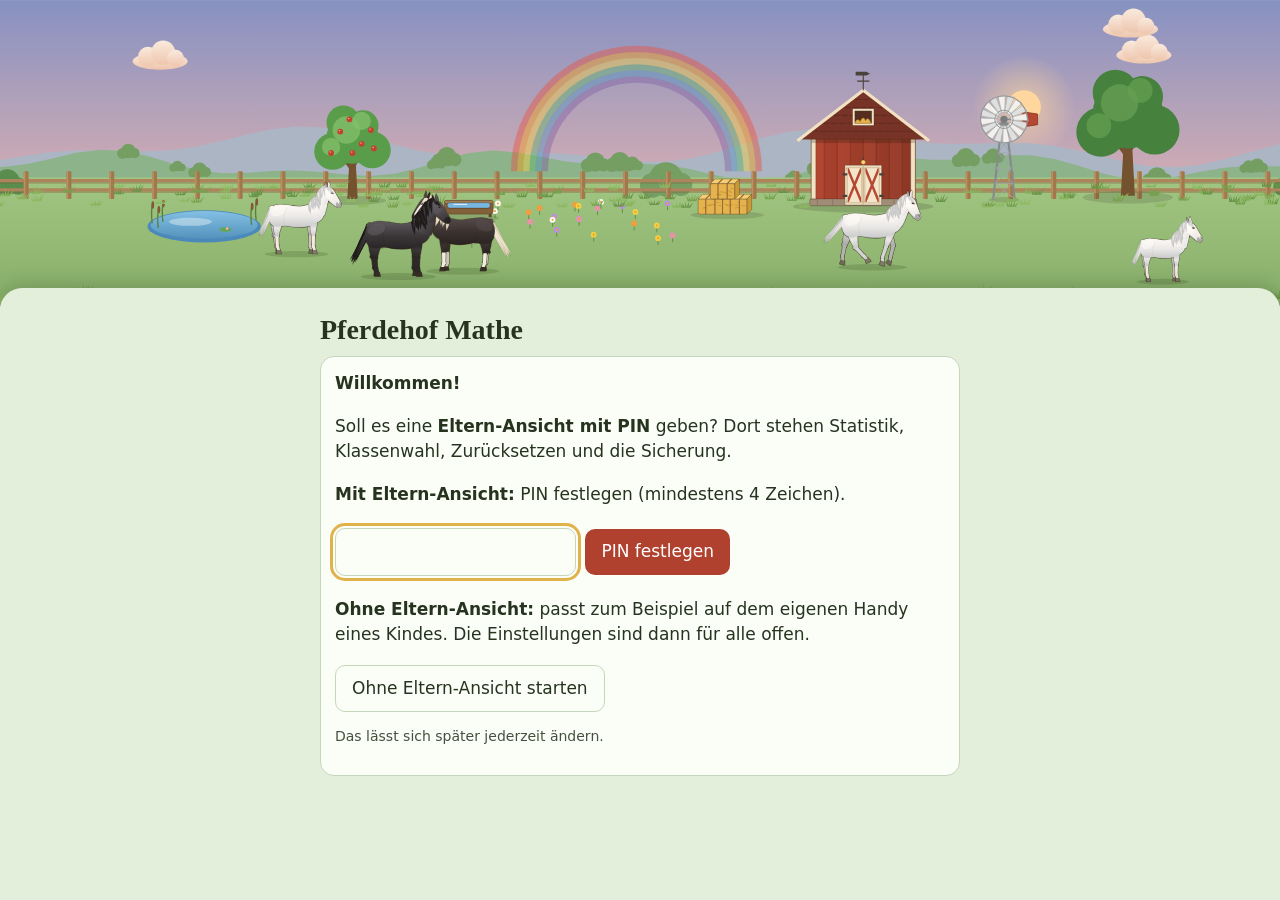
==== index.html @ 57437944 "Eigene Figur und neuer Froschsound - Neue Datei figur.js: Figur im Bilderbuch-Stil (Mädchen oder Jun" ====
<!DOCTYPE html>
<html lang="de">
<head>
<meta charset="utf-8">
<meta name="viewport" content="width=device-width, initial-scale=1">
<title>Pferdehof Mathe</title>
<meta name="theme-color" content="#4f8a4a">
<meta name="apple-mobile-web-app-capable" content="yes">
<meta name="apple-mobile-web-app-title" content="Pferdehof">
<link rel="manifest" href="manifest.webmanifest">
<link rel="icon" type="image/png" href="icon-192.png">
<link rel="apple-touch-icon" href="apple-touch-icon.png">
<link rel="stylesheet" href="style.css">
</head>
<body>
<svg id="hof" class="hof" aria-hidden="true"></svg>
<div id="fly" hidden><button onclick="flyOff()">Landen</button><span>Wische zum Umschauen, tippe auf ein Pferd.</span></div>
<main id="app"></main>
<script src="aufgaben.js"></script>
<script src="pferd.js"></script>
<script src="hof.js"></script>
<script src="figur.js"></script>
<script src="app.js"></script>
<script>
// Offline-Nutzung: nur wenn die App über http(s) geladen wird (nicht per Doppelklick auf die Datei)
if('serviceWorker' in navigator&&/^https?:$/.test(location.protocol))navigator.serviceWorker.register('sw.js').catch(()=>{});
</script>
</body>
</html>
---- style.css ----
:root{--bg:#e3eedb;--ink:#26331f;--bar:#b0412f;--hay:#e2b24a;--gr:#4f8a4a;--card:#fbfdf7;--line:#c5d6ba;--sky:#cfe5ef;--h1:#8fbf7c;--h2:#a9cf98}
@media(prefers-color-scheme:dark){:root{--bg:#1a281b;--ink:#e8f0e2;--card:#25392a;--line:#3f5a40;--sky:#223a4c;--h1:#2f5a3a;--h2:#3a6b45}}
*{box-sizing:border-box}
body{margin:0;background:var(--bg);color:var(--ink);font:17px/1.5 "Trebuchet MS","Segoe UI",system-ui,sans-serif}
/* Weide als Hintergrund: Szene oben fest, Inhalt schiebt sich wie ein Blatt darüber */
main{position:relative;z-index:1;margin:0;margin-top:calc(var(--wh,0px) - 18px);padding:18px 16px 48px;min-height:calc(100vh - var(--wh,0px) + 18px);background:var(--bg);border-radius:22px 22px 0 0;box-shadow:0 -6px 18px #0002}
.in{max-width:640px;margin:0 auto}
body.nohof main{margin-top:0;min-height:100vh;border-radius:0;box-shadow:none}
.hof{position:fixed;left:0;top:0;width:100%;height:var(--wh,0px);z-index:0;display:none;touch-action:pan-y;background:#cfe5ef}
body.fly{overflow:hidden}
body.fly .hof{height:100%;z-index:60;touch-action:none;cursor:grab}
body.fly main{display:none}
#fly{position:fixed;left:10px;top:10px;z-index:70;display:flex;gap:10px;align-items:center;flex-wrap:wrap;max-width:calc(100% - 20px)}
#fly[hidden]{display:none}
#fly span{color:#fff;font-size:14px;text-shadow:0 1px 3px #000a}
#fly button{background:#fffd;color:#26331f;border:0}
/* Countdown vor der Hof-Sperre: unten in der Mitte, auch über dem Rundflug */
#sperre{position:fixed;left:50%;bottom:18px;transform:translateX(-50%);z-index:80;background:#fffbe9;color:#26331f;border:2px solid #e2b24a;border-radius:16px;padding:8px 16px;font-size:17px;box-shadow:0 4px 14px #0003;white-space:nowrap}
#sperre b{display:inline-block;min-width:1.4em;text-align:center;font-size:22px;color:#b0412f}
#sperre[hidden]{display:none}
h1{font:700 28px "Palatino Linotype",Palatino,Georgia,serif;margin:8px 0}h2{font:700 20px "Palatino Linotype",Palatino,Georgia,serif;margin:20px 0 8px}
.card{background:var(--card);border:1px solid var(--line);border-radius:14px;padding:14px;margin:10px 0}
button,select,input{font:inherit;color:inherit}
button{background:var(--bar);color:#fff;border:0;border-radius:10px;padding:10px 16px;cursor:pointer}
button.alt{background:transparent;color:var(--ink);border:1px solid var(--line)}
button.go{background:var(--hay);color:#26331f;font-weight:700}
button.big{width:100%;text-align:left;margin:6px 0;display:flex;justify-content:space-between;align-items:center;background:var(--card);color:var(--ink);border:1px solid var(--line)}
button:focus-visible,input:focus-visible,select:focus-visible{outline:3px solid var(--hay);outline-offset:2px}
input,select{background:var(--card);border:1px solid var(--line);border-radius:10px;padding:10px;margin:4px 4px 4px 0}
.row{display:flex;gap:8px;flex-wrap:wrap;align-items:center}.sp{justify-content:space-between}
.dots i{display:inline-block;width:10px;height:10px;border-radius:50%;background:var(--line);margin-left:3px}.dots i.on{background:var(--gr)}
.bar{height:10px;background:var(--line);border-radius:5px;overflow:hidden}.bar b{display:block;height:100%;background:var(--hay)}
.scene{width:100%;border-radius:14px;display:block}.q{font-size:22px;white-space:pre-line;margin:12px 0}
#ans{font-size:24px;width:100%;max-width:240px}
.ok{color:var(--gr)}.no{color:var(--bar)}.small{font-size:14px;opacity:.85}
.badge{display:inline-block;background:var(--hay);color:#26331f;border-radius:14px;padding:2px 12px;margin:3px;font-size:14px}
.badge.off{background:var(--line);color:var(--ink);opacity:.6}
.grid{display:grid;grid-template-columns:repeat(auto-fill,minmax(110px,1fr));gap:8px}
.pick{background:var(--card);color:var(--ink);border:2px solid var(--line);border-radius:12px;padding:6px;text-align:center;font-size:14px}
.pick.on{border-color:var(--bar)}.pick svg{width:100%;display:block}
.ap{display:inline-flex;align-items:center;gap:4px;font-weight:700}
@keyframes jump{0%,100%{transform:translateY(0)}40%{transform:translateY(calc(var(--a)*-1))}}@keyframes gal{0%,100%{transform:translateX(0)}50%{transform:translateX(var(--a))}}@keyframes wig{0%,100%{transform:rotate(0)}25%{transform:rotate(-5deg)}75%{transform:rotate(5deg)}}@keyframes aus{0%,40%,80%,100%{transform:translateY(0)}20%,60%{transform:translateY(calc(var(--a)*-1))}}
.an-jump,.an-hop{animation:jump .9s ease-out .5s}.an-gal{animation:gal 1.2s ease-in-out .5s}.an-wig{animation:wig .8s ease-in-out .5s;transform-origin:160px 160px}.an-aus{animation:aus 1.1s ease-out .5s}.now{animation-delay:0s!important}
@keyframes hrt{0%{opacity:0;transform:translateY(0)}15%{opacity:1}100%{opacity:0;transform:translateY(-36px)}}.hrt{animation:hrt 1.3s ease-out both}
@media(prefers-reduced-motion:reduce){[class^=an-],.hrt{animation:none}}
/* Gezeichnetes Pferd (pferd.js): Farben kommen als CSS-Variablen vom jeweiligen Pferd.
   Umriss leicht (fest): Haare, Glanz und Details bekommen keinen Rand, hintere Pferde gar keinen. Sparmodus: Klasse ohneUmriss. */
.kK{fill:var(--gK)}.kN{fill:var(--gN)}.kN2{fill:var(--gN2)}.kH{fill:var(--gH)}.kKf{fill:var(--fk3)}.bO{fill:var(--gB)}.bOf{fill:var(--gBf)}.bU{fill:var(--u)}.bUf{fill:var(--fu)}
.hu{fill:var(--huf)}.hf{fill:var(--fhuf)}.ha1{fill:var(--h1);stroke:#000;stroke-opacity:.22;stroke-width:.8}.ha2{fill:var(--h2);stroke:#000;stroke-opacity:.18;stroke-width:.8}
.glanz{fill:var(--k1);opacity:.55}.maul{fill:var(--maul);opacity:.8}.beh{fill:var(--h1);opacity:calc(var(--beh) * .85)}.aal{fill:none;stroke:var(--u);stroke-width:3.4;stroke-linecap:round;opacity:var(--aal)}
.fleck{fill:#f4f1ea;opacity:var(--sch)}.blesse{fill:#f4f1ea;opacity:var(--bl)}.gummi2d{fill:var(--gu);stroke:#0004;stroke-width:.6}.schatten2d{fill:#2d4a1f;opacity:.22}
.umriss{stroke:#2a1d14;stroke-opacity:.6;stroke-width:3.8;stroke-linejoin:round;--ohneUm:none}.fuell{stroke:none}
.ha1,.ha2,.glanz,.maul,.aal,.beh,.det,.fleck,.blesse,.gummi2d{display:var(--ohneUm,inline)}
.hinten .umriss,.ohneUmriss .umriss{display:none}
/* 3D-Fenster (nur ausgewachsene Pferde); im Wunschbaum bleibt es beim Scrollen oben stehen */
.d3{position:relative;height:220px;border-radius:14px;overflow:hidden;margin:10px 0;background:linear-gradient(#cfe5ef 0%,#e6f2ea 70%,#d8ebcc 100%);border:1px solid var(--line)}
.d3.kleb{position:sticky;top:6px;z-index:3;box-shadow:0 4px 14px #0003}
.d3 canvas{position:absolute;inset:0;width:100%;height:100%;display:block;cursor:grab}
.d3text,.d3fehler{position:absolute;inset:0;display:flex;align-items:center;justify-content:center;text-align:center;padding:12px;font-size:14px;color:#26331f;opacity:.8}
.d3fehler,.d3.bereit .d3text,.d3.fehler .d3text{display:none}.d3.fehler .d3fehler{display:flex}
@media(prefers-color-scheme:dark){.d3{background:linear-gradient(#2a4558 0%,#2c4a3a 70%,#2f5a3a 100%)}.d3text,.d3fehler{color:#e8f0e2}}
.gummi{display:inline-block;width:12px;height:12px;border-radius:50%;border:1px solid #0004;vertical-align:-1px}
table{width:100%;border-collapse:collapse;font-size:15px}td,th{padding:5px 4px;border-bottom:1px solid var(--line);text-align:left}
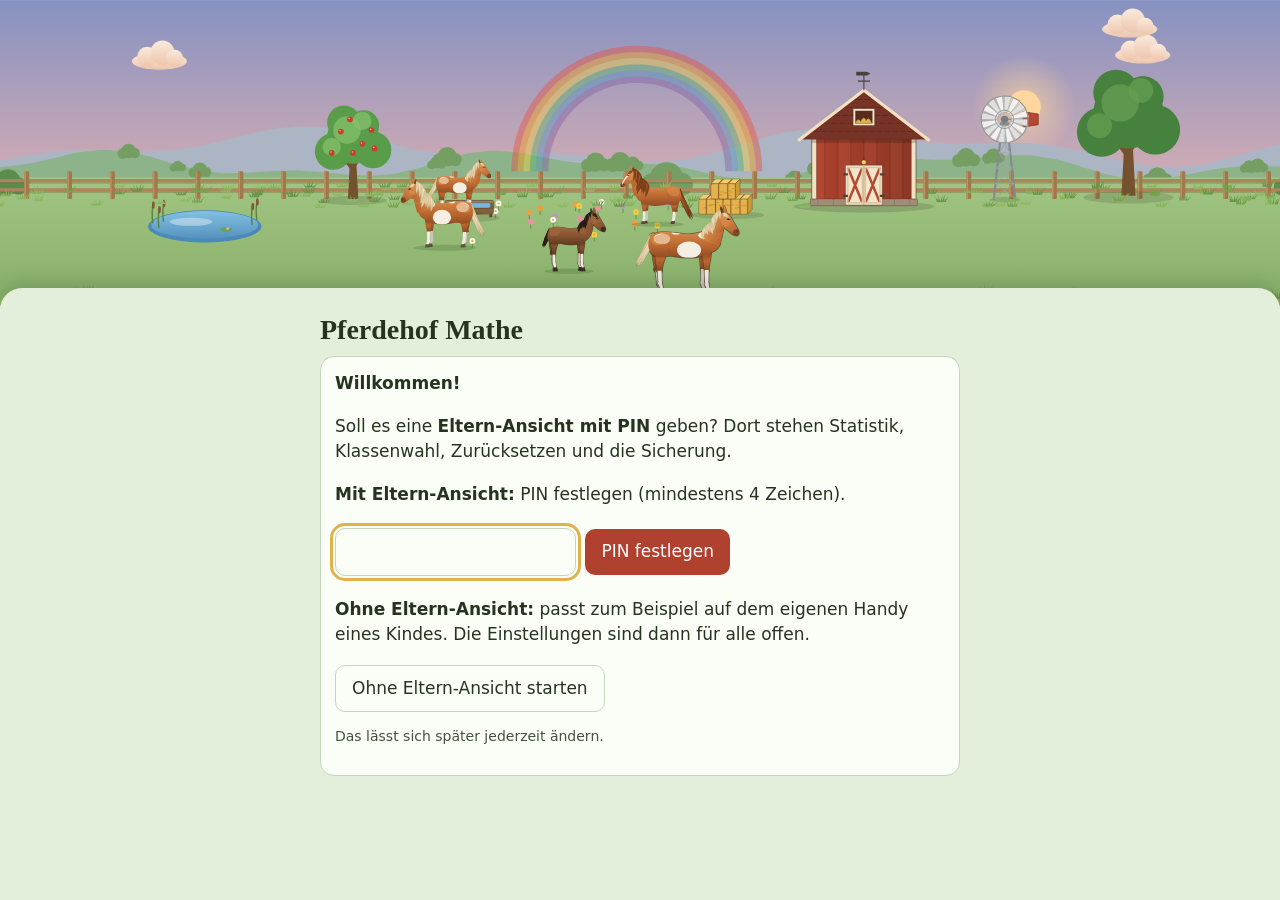
==== commit ef02ac3c: "Zeichnungen zu allen Geometrie-Aufgaben - Neue Datei zeichnung.js: maßstabsgetreue Zeichnungen über " ====
--- a/index.html
+++ b/index.html
@@ -20,6 +20,7 @@
 <script src="pferd.js"></script>
 <script src="hof.js"></script>
 <script src="figur.js"></script>
+<script src="zeichnung.js"></script>
 <script src="app.js"></script>
 <script>
 // Offline-Nutzung: nur wenn die App über http(s) geladen wird (nicht per Doppelklick auf die Datei)
--- a/style.css
+++ b/style.css
@@ -32,6 +32,19 @@
 .bar{height:10px;background:var(--line);border-radius:5px;overflow:hidden}.bar b{display:block;height:100%;background:var(--hay)}
 .scene{width:100%;border-radius:14px;display:block}.q{font-size:22px;white-space:pre-line;margin:12px 0}
 #ans{font-size:24px;width:100%;max-width:240px}
+/* Zeichnungen zu Geometrie-Aufgaben (zeichnung.js), Farben passen sich an Hell und Dunkel an */
+.zeich{display:block;width:100%;max-width:340px;margin:10px 0 0;background:var(--card);border:1px solid var(--line);border-radius:12px}
+.zeich .zf{fill:var(--bg);stroke:var(--ink);stroke-width:2;stroke-linejoin:round}
+.zeich .zl{fill:none;stroke:var(--ink);stroke-width:1.4;stroke-linecap:round}
+.zeich .zd{stroke-dasharray:5 4}.zeich .zdick{stroke-width:3}.zeich .zduenn{stroke-width:1;opacity:.55}
+.zeich .zleiter{fill:none;stroke:#a0703c;stroke-width:4;stroke-linecap:round}
+.zeich .zb{fill:none;stroke:var(--gr);stroke-width:1.6}.zeich .zbr{fill:none;stroke:var(--bar);stroke-width:2.2}
+.zeich .zp{fill:var(--ink)}.zeich .zpa{fill:var(--hay);stroke:var(--ink);stroke-width:1.2}
+.zeich text{font-size:14px;text-anchor:middle;dominant-baseline:middle;fill:var(--ink)}
+.zeich .zr{fill:var(--bar);font-weight:bold;font-size:15px}.zeich .zn{font-size:15px;font-style:italic;font-weight:bold}
+/* Eingabefeld mit Einheit dahinter (z. B. °, cm, €) */
+.antw{display:flex;align-items:center;gap:10px;max-width:300px}
+.einheit{font-size:24px;font-weight:bold;white-space:nowrap}
 .ok{color:var(--gr)}.no{color:var(--bar)}.small{font-size:14px;opacity:.85}
 .badge{display:inline-block;background:var(--hay);color:#26331f;border-radius:14px;padding:2px 12px;margin:3px;font-size:14px}
 .badge.off{background:var(--line);color:var(--ink);opacity:.6}
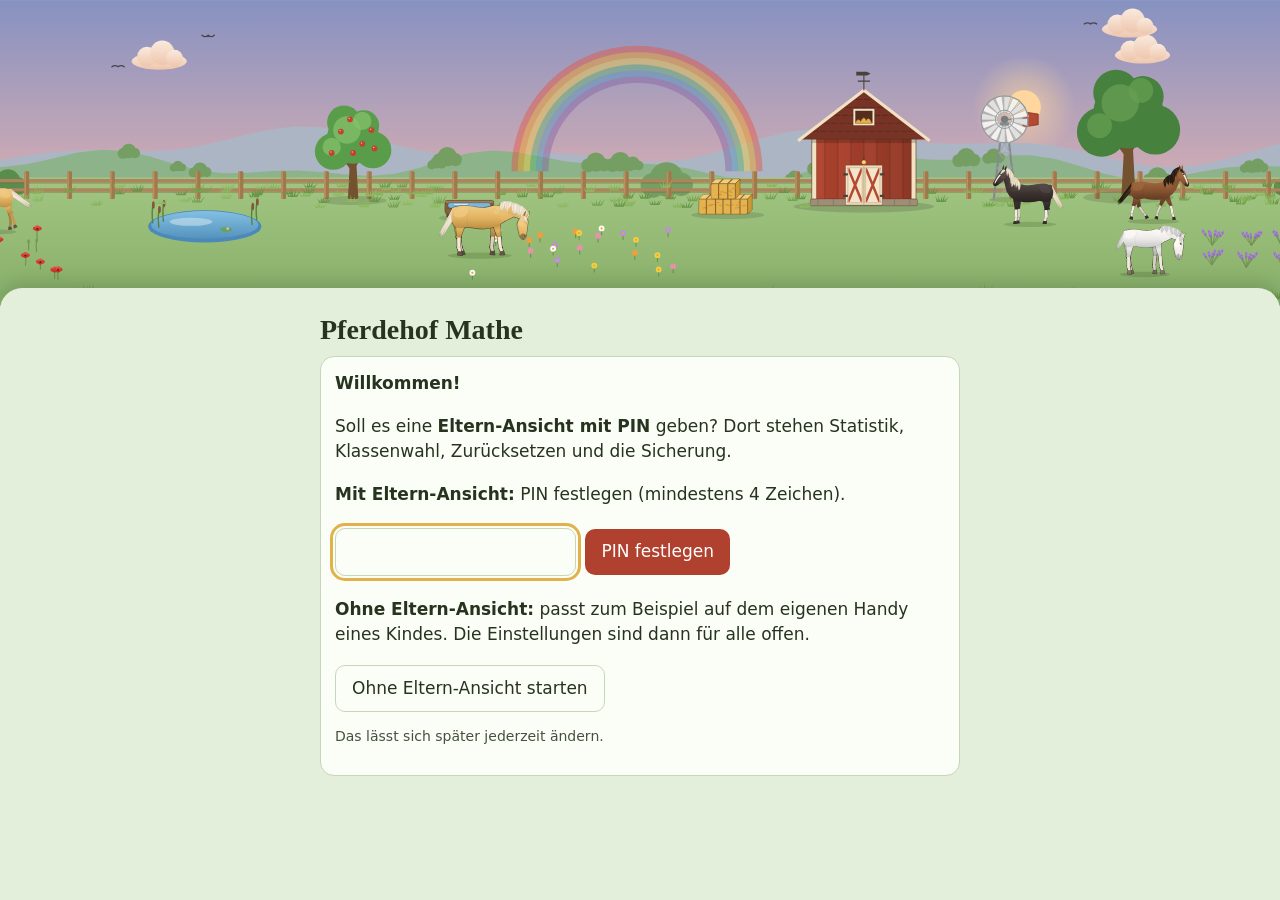
==== commit dd75808b: "Besuch per Code: Freundin einladen mit QR-Code In der Kind-Ansicht zeigt "Freundin einladen" einen Q" ====
--- a/index.html
+++ b/index.html
@@ -21,6 +21,7 @@
 <script src="hof.js"></script>
 <script src="figur.js"></script>
 <script src="zeichnung.js"></script>
+<script src="qr.js"></script>
 <script src="app.js"></script>
 <script>
 // Offline-Nutzung: nur wenn die App über http(s) geladen wird (nicht per Doppelklick auf die Datei)
--- a/style.css
+++ b/style.css
@@ -32,6 +32,15 @@
 .bar{height:10px;background:var(--line);border-radius:5px;overflow:hidden}.bar b{display:block;height:100%;background:var(--hay)}
 .scene{width:100%;border-radius:14px;display:block}.q{font-size:22px;white-space:pre-line;margin:12px 0}
 #ans{font-size:24px;width:100%;max-width:240px}
+/* Koppeln-Ansicht: Karten je Koppel, Zeilen mit Pferden und Umzugsknöpfen */
+.koppel.zu{opacity:.8}.pferdzeile{display:flex;justify-content:space-between;align-items:center;gap:6px;flex-wrap:wrap;padding:6px 0;border-top:1px solid var(--line)}
+.card.pferdzeile{border-top:0;padding:8px 12px}button.klein{padding:4px 9px;font-size:13px;margin:2px 0 2px 4px}
+/* Wunschbaum: Bild des eigenen Pferds bei den Abzeichen */
+.abz{text-align:center;padding:4px}.abz svg{width:100%;max-width:200px}
+/* Themen-Kategorien: Schulstoff, Mathe-Olympiade & Knobeln, aufklappbar Wiederholen */
+.kat{font-size:15px;margin:14px 0 6px;color:var(--gr);text-transform:none}
+details.wdh{margin-top:14px;border:1px solid var(--line);border-radius:12px;padding:6px 10px;background:var(--card)}
+details.wdh summary{cursor:pointer;font-weight:bold;padding:6px 0}
 /* Zeichnungen zu Geometrie-Aufgaben (zeichnung.js), Farben passen sich an Hell und Dunkel an */
 .zeich{display:block;width:100%;max-width:340px;margin:10px 0 0;background:var(--card);border:1px solid var(--line);border-radius:12px}
 .zeich .zf{fill:var(--bg);stroke:var(--ink);stroke-width:2;stroke-linejoin:round}
@@ -41,24 +50,67 @@
 .zeich .zb{fill:none;stroke:var(--gr);stroke-width:1.6}.zeich .zbr{fill:none;stroke:var(--bar);stroke-width:2.2}
 .zeich .zp{fill:var(--ink)}.zeich .zpa{fill:var(--hay);stroke:var(--ink);stroke-width:1.2}
 .zeich text{font-size:14px;text-anchor:middle;dominant-baseline:middle;fill:var(--ink)}
+/* Sudoku (seit 2026-10-19): Feld, markiertes Feld, dünne Linien, dicke Kastenlinien, vorgegebene Zahlen */
+.zeich .zsf{fill:var(--card)}.zeich .zsm{fill:var(--hay);opacity:.45}.zeich .zsd{stroke:var(--ink);stroke-width:.6;opacity:.45}
+.zeich .zsk{stroke:var(--ink);stroke-width:2.2}.zeich .zst{font-weight:600}
+.zeich .zh{paint-order:stroke;stroke:var(--bg);stroke-width:5px;stroke-linejoin:round}
 .zeich .zr{fill:var(--bar);font-weight:bold;font-size:15px}.zeich .zn{font-size:15px;font-style:italic;font-weight:bold}
 /* Eingabefeld mit Einheit dahinter (z. B. °, cm, €) */
 .antw{display:flex;align-items:center;gap:10px;max-width:300px}
+/* Figuren winken beim Antippen (seit 2026-10-19) */
+#hof .fig,.figmini{cursor:pointer}
+/* Besuch per Code (seit 2026-10-20): QR-Code immer schwarz auf weiß (auch im dunklen Modus), mit Rand zum Scannen */
+.qrbox{display:inline-block;background:#fff;padding:8px;border-radius:12px;line-height:0}.qr{display:block;max-width:100%;height:auto}
+/* Kein blauer Tipp-Kasten und keine Markierung beim Antippen von Hof und Figur (Android-Browser, seit 2026-10-19) */
+#hof,.figmini,.scene{-webkit-tap-highlight-color:transparent;-webkit-user-select:none;user-select:none;-webkit-touch-callout:none}
+#hof:focus,#hof *:focus,.figmini:focus{outline:none}
+/* Kopf der Aufgabe: Themenname darf umbrechen, der Apfelzähler bleibt oben rechts */
+.qthema{flex:1;min-width:0;text-align:center}#apz{flex:none}.qthema .dots{white-space:nowrap}
+.row.qkopf{flex-wrap:nowrap}
+/* Antwortzeile (seit 2026-10-19): Eingabefeld mit Einheit und "Prüfen" nebeneinander, gleich hoch; Tipp als Link darunter */
+.antwort{display:flex;gap:10px;align-items:stretch;max-width:440px;margin:8px 0 2px}
+.antwort .antw{flex:1;min-width:0;max-width:none}.antwort #ans{max-width:none;min-width:0;margin:0}
+button.pruefen{padding:0 22px;font-size:18px;flex:none}
+button.tipp{background:none;color:var(--ink);border:0;padding:8px 2px;font-size:15px;opacity:.75;text-decoration:underline;text-underline-offset:3px}
 .einheit{font-size:24px;font-weight:bold;white-space:nowrap}
 .ok{color:var(--gr)}.no{color:var(--bar)}.small{font-size:14px;opacity:.85}
 .badge{display:inline-block;background:var(--hay);color:#26331f;border-radius:14px;padding:2px 12px;margin:3px;font-size:14px}
 .badge.off{background:var(--line);color:var(--ink);opacity:.6}
 .grid{display:grid;grid-template-columns:repeat(auto-fill,minmax(110px,1fr));gap:8px}
 .pick{background:var(--card);color:var(--ink);border:2px solid var(--line);border-radius:12px;padding:6px;text-align:center;font-size:14px}
+button:disabled{opacity:.55;cursor:not-allowed}.pick.gesperrt svg{filter:grayscale(1) opacity(.7)}
 .pick.on{border-color:var(--bar)}.pick svg{width:100%;display:block}
 .ap{display:inline-flex;align-items:center;gap:4px;font-weight:700}
 @keyframes jump{0%,100%{transform:translateY(0)}40%{transform:translateY(calc(var(--a)*-1))}}@keyframes gal{0%,100%{transform:translateX(0)}50%{transform:translateX(var(--a))}}@keyframes wig{0%,100%{transform:rotate(0)}25%{transform:rotate(-5deg)}75%{transform:rotate(5deg)}}@keyframes aus{0%,40%,80%,100%{transform:translateY(0)}20%,60%{transform:translateY(calc(var(--a)*-1))}}
 .an-jump,.an-hop{animation:jump .9s ease-out .5s}.an-gal{animation:gal 1.2s ease-in-out .5s}.an-wig{animation:wig .8s ease-in-out .5s;transform-origin:160px 160px}.an-aus{animation:aus 1.1s ease-out .5s}.now{animation-delay:0s!important}
 @keyframes hrt{0%{opacity:0;transform:translateY(0)}15%{opacity:1}100%{opacity:0;transform:translateY(-36px)}}.hrt{animation:hrt 1.3s ease-out both}
-@media(prefers-reduced-motion:reduce){[class^=an-],.hrt{animation:none}}
+/* Gras im Wind (seit 2026-10-19): das vordere Gras wiegt sich, nicht bei ruhigem Hintergrund oder "Bewegung reduzieren" */
+#hof #hv{animation:wind 3.4s ease-in-out infinite alternate;transform-box:fill-box;transform-origin:50% 100%}
+@keyframes wind{from{transform:skewX(-7deg)}to{transform:skewX(6deg)}}
+#hof.ruhig #hv{animation:none}
+/* Aufgaben-Animationen (seit 2026-10-19) */
+@keyframes rein{from{opacity:0;transform:translateY(14px)}to{opacity:1;transform:none}}
+.rein{animation:rein .35s ease-out both}.rein2{animation:rein .35s ease-out .12s both}
+.bar b{transition:width .6s ease}
+@keyframes wackel{0%,100%{transform:translateX(0)}20%{transform:translateX(-7px)}40%{transform:translateX(6px)}60%{transform:translateX(-4px)}80%{transform:translateX(2px)}}
+.wackel{animation:wackel .45s ease-in-out}
+.funkeln{position:relative}.sterne{position:absolute;left:0;top:0;pointer-events:none}
+.sterne i{position:absolute;left:var(--x);top:var(--y);width:13px;height:13px;background:var(--hay);clip-path:polygon(50% 0,61% 39%,100% 50%,61% 61%,50% 100%,39% 61%,0 50%,39% 39%);animation:funkel .9s ease-out var(--d) both}
+@keyframes funkel{0%{opacity:0;transform:scale(.2) rotate(0)}40%{opacity:1;transform:scale(1.25) rotate(40deg)}100%{opacity:0;transform:scale(.4) rotate(90deg)}}
+@keyframes pop{0%{transform:scale(.3);opacity:0}100%{transform:scale(1);opacity:1}}
+.pop{animation:pop .5s cubic-bezier(.2,1.6,.4,1) .25s both}
+#apz{display:inline-block}.puls{animation:puls .4s ease-out}@keyframes puls{50%{transform:scale(1.35)}}
+.flugapfel{position:fixed;left:0;top:0;z-index:95;pointer-events:none;width:16px;height:16px}
+.konfetti{position:fixed;inset:0;pointer-events:none;z-index:90;overflow:hidden}
+.konfetti i{position:absolute;top:-30px;width:9px;height:14px;border-radius:2px;animation:fall var(--t) cubic-bezier(.3,.1,.6,1) var(--d) both}
+.konfetti i.hu{width:auto;height:auto;background:none}
+@keyframes fall{0%{transform:translateY(0) rotate(0);opacity:1}85%{opacity:1}100%{transform:translateY(105vh) rotate(var(--r));opacity:0}}
+@media(prefers-reduced-motion:reduce){[class^=an-],.hrt,.rein,.rein2,.wackel,.sterne i,.pop,.puls,#hof #hv{animation:none}.sterne{display:none}.bar b{transition:none}}
 /* Gezeichnetes Pferd (pferd.js): Farben kommen als CSS-Variablen vom jeweiligen Pferd.
    Umriss leicht (fest): Haare, Glanz und Details bekommen keinen Rand, hintere Pferde gar keinen. Sparmodus: Klasse ohneUmriss. */
 .kK{fill:var(--gK)}.kN{fill:var(--gN)}.kN2{fill:var(--gN2)}.kH{fill:var(--gH)}.kKf{fill:var(--fk3)}.bO{fill:var(--gB)}.bOf{fill:var(--gBf)}.bU{fill:var(--u)}.bUf{fill:var(--fu)}
+/* Weiße Socken je Bein (pferd.js), fernes Bein etwas dunkler */
+.sock{fill:#f1eee6}.sockF{fill:#d4d1c8}
 .hu{fill:var(--huf)}.hf{fill:var(--fhuf)}.ha1{fill:var(--h1);stroke:#000;stroke-opacity:.22;stroke-width:.8}.ha2{fill:var(--h2);stroke:#000;stroke-opacity:.18;stroke-width:.8}
 .glanz{fill:var(--k1);opacity:.55}.maul{fill:var(--maul);opacity:.8}.beh{fill:var(--h1);opacity:calc(var(--beh) * .85)}.aal{fill:none;stroke:var(--u);stroke-width:3.4;stroke-linecap:round;opacity:var(--aal)}
 .fleck{fill:#f4f1ea;opacity:var(--sch)}.blesse{fill:#f4f1ea;opacity:var(--bl)}.gummi2d{fill:var(--gu);stroke:#0004;stroke-width:.6}.schatten2d{fill:#2d4a1f;opacity:.22}
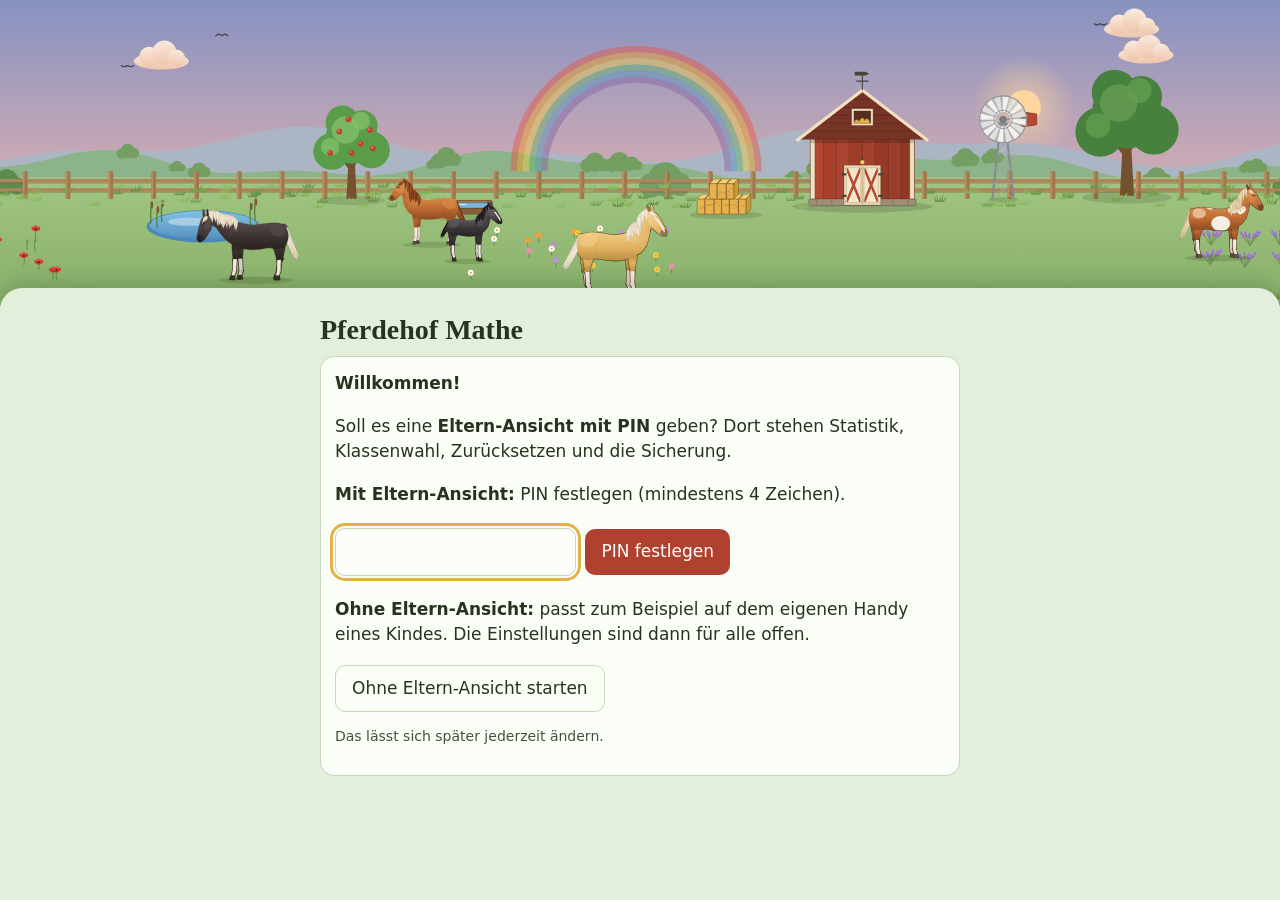
==== commit 1a9e1495: "Wunschbaum sortiert, Zeitlimit je Kind, Content-Security-Policy, Figur blinzelt - Wunschbaum: Bereic" ====
--- a/index.html
+++ b/index.html
@@ -3,6 +3,10 @@
 <head>
 <meta charset="utf-8">
 <meta name="viewport" content="width=device-width, initial-scale=1">
+<!-- Sicherheit (seit 2026-10-21): Nur Dateien der App selbst, kein Netzwerkzugriff nach außen, keine Fremdquellen, Formulare, Rahmen und Plug-ins gesperrt.
+     'unsafe-inline' bleibt nötig, weil die App onclick-Attribute und style-Attribute nutzt.
+     'file:' steht nur da, damit die App auch per Doppelklick auf die Datei läuft (dort passt 'self' nicht). Eine Webseite darf keine lokalen Dateien laden, im Netz bewirkt es nichts. -->
+<meta http-equiv="Content-Security-Policy" content="default-src 'none'; script-src 'self' file: 'unsafe-inline'; style-src 'self' file: 'unsafe-inline'; img-src 'self' file: data: blob:; media-src 'self' file: data: blob:; connect-src 'self' file: data: blob:; manifest-src 'self' file:; worker-src 'self' blob:; base-uri 'none'; form-action 'none'; object-src 'none'; frame-src 'none'">
 <title>Pferdehof Mathe</title>
 <meta name="theme-color" content="#4f8a4a">
 <meta name="apple-mobile-web-app-capable" content="yes">
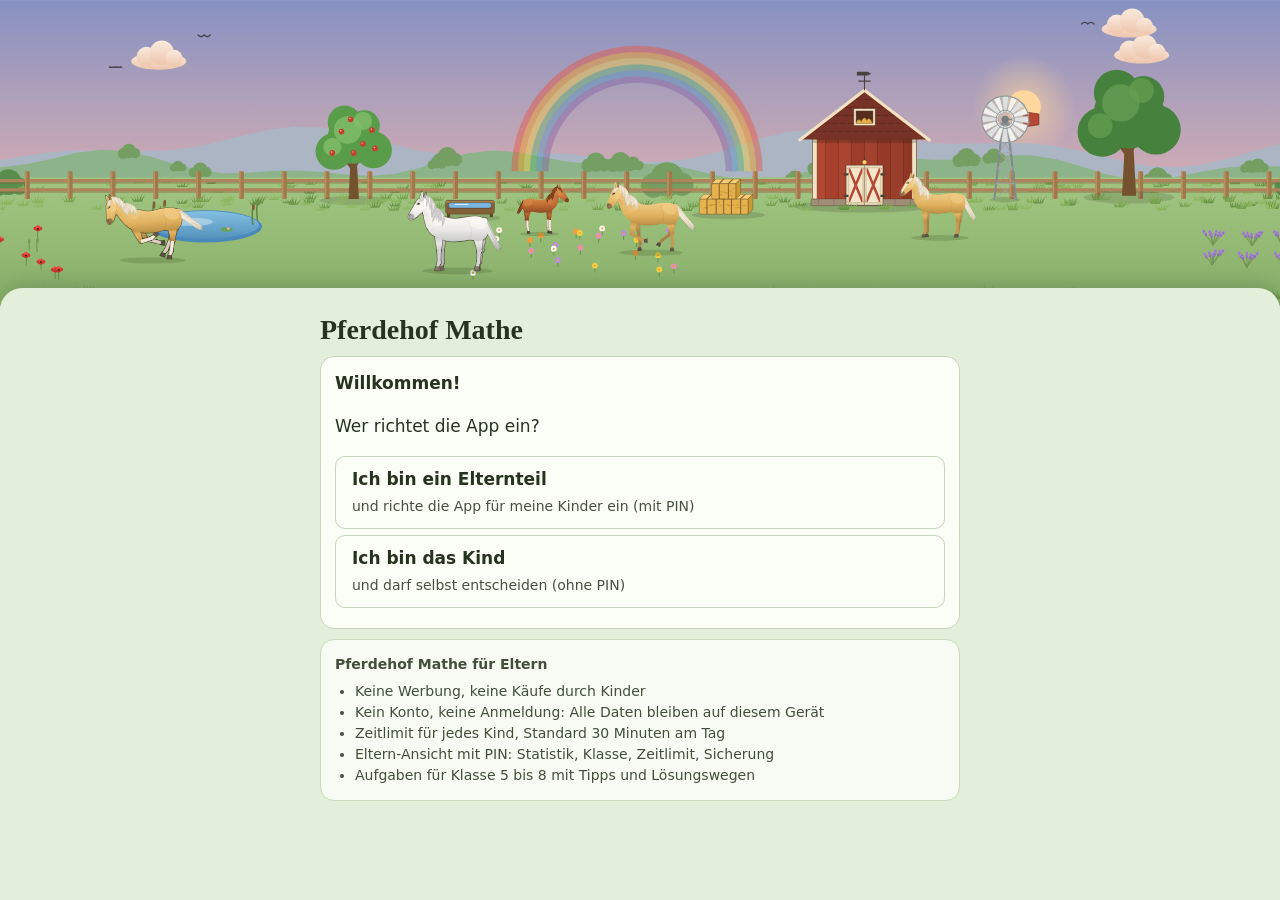
==== commit 63acffc1: "Training: Longieren als Minispiel, Sterne je Pferd, Hufeisen" ====
--- a/index.html
+++ b/index.html
@@ -26,6 +26,7 @@
 <script src="figur.js"></script>
 <script src="zeichnung.js"></script>
 <script src="qr.js"></script>
+<script src="training.js"></script>
 <script src="app.js"></script>
 <script>
 // Offline-Nutzung: nur wenn die App über http(s) geladen wird (nicht per Doppelklick auf die Datei)
--- a/style.css
+++ b/style.css
@@ -30,8 +30,8 @@
 .row{display:flex;gap:8px;flex-wrap:wrap;align-items:center}.sp{justify-content:space-between}
 .dots i{display:inline-block;width:10px;height:10px;border-radius:50%;background:var(--line);margin-left:3px}.dots i.on{background:var(--gr)}
 .bar{height:10px;background:var(--line);border-radius:5px;overflow:hidden}.bar b{display:block;height:100%;background:var(--hay)}
-.scene{width:100%;border-radius:14px;display:block}.q{font-size:22px;white-space:pre-line;margin:12px 0}
-#ans{font-size:24px;width:100%;max-width:240px}
+.scene{width:100%;border-radius:14px;display:block}.q{font-size:clamp(17px,5vw,22px);white-space:pre-line;margin:12px 0}
+#ans{font-size:clamp(19px,5.6vw,24px);width:100%;max-width:240px}
 /* Koppeln-Ansicht: Karten je Koppel, Zeilen mit Pferden und Umzugsknöpfen */
 .koppel.zu{opacity:.8}.pferdzeile{display:flex;justify-content:space-between;align-items:center;gap:6px;flex-wrap:wrap;padding:6px 0;border-top:1px solid var(--line)}
 .card.pferdzeile{border-top:0;padding:8px 12px}button.klein{padding:4px 9px;font-size:13px;margin:2px 0 2px 4px}
@@ -72,7 +72,7 @@
 .antwort .antw{flex:1;min-width:0;max-width:none}.antwort #ans{max-width:none;min-width:0;margin:0}
 button.pruefen{padding:0 22px;font-size:18px;flex:none}
 button.tipp{background:none;color:var(--ink);border:0;padding:8px 2px;font-size:15px;opacity:.75;text-decoration:underline;text-underline-offset:3px}
-.einheit{font-size:24px;font-weight:bold;white-space:nowrap}
+.einheit{font-size:clamp(19px,5.6vw,24px);font-weight:bold;white-space:nowrap}
 .ok{color:var(--gr)}.no{color:var(--bar)}.small{font-size:14px;opacity:.85}
 .badge{display:inline-block;background:var(--hay);color:#26331f;border-radius:14px;padding:2px 12px;margin:3px;font-size:14px}
 .badge.off{background:var(--line);color:var(--ink);opacity:.6}
@@ -126,3 +126,31 @@
 @media(prefers-color-scheme:dark){.d3{background:linear-gradient(#2a4558 0%,#2c4a3a 70%,#2f5a3a 100%)}.d3text,.d3fehler{color:#e8f0e2}}
 .gummi{display:inline-block;width:12px;height:12px;border-radius:50%;border:1px solid #0004;vertical-align:-1px}
 table{width:100%;border-collapse:collapse;font-size:15px}td,th{padding:5px 4px;border-bottom:1px solid var(--line);text-align:left}
+/* Schriftgröße nicht vom Browser aufblähen lassen (seit 2026-10-21) */
+html{-webkit-text-size-adjust:100%;text-size-adjust:100%}
+/* Wunschbaum (seit 2026-10-21): Trennlinien zwischen den Bereichen, Fortschrittsbalken zur Freischaltung, Bilder der Hof-Gegenstände */
+section.wb{border-top:1px solid var(--line);margin-top:16px}section.wb>h2{margin-top:12px}
+.xpb{position:relative;display:block;height:24px;margin:6px 0;border-radius:12px;background:var(--line);overflow:hidden;font-size:13px;line-height:24px;text-align:center;color:var(--ink)}
+.xpb i{position:absolute;left:0;top:0;bottom:0;background:var(--hay);opacity:.6}.xpb span{position:relative;font-weight:bold}
+.xpb.klein{height:16px;line-height:16px;font-size:11px;margin:4px 0 0}
+svg.itb{display:block;width:100%;height:56px;margin:0 auto 4px}
+/* Regen und Schnee als eigene Ebene über dem Hof (seit 2026-10-21): wird nur verschoben, nicht neu gezeichnet (schont das Fire-Tablet) */
+#hwetter{position:fixed;left:0;top:0;width:100%;height:var(--wh,0px);z-index:0;pointer-events:none;overflow:hidden;display:none}
+body.fly #hwetter{height:100%;z-index:61}body.nohof #hwetter{visibility:hidden}
+#hwetter svg{position:absolute;left:0;top:-100%;width:100%;height:200%;will-change:transform;animation:fallen 1s linear infinite}
+#hwetter .pendel{position:absolute;inset:0;animation:pendel 4.5s ease-in-out infinite alternate}
+@keyframes fallen{from{transform:translateY(0)}to{transform:translateY(50%)}}
+@keyframes pendel{from{transform:translateX(calc(var(--sw,0%) * -1))}to{transform:translateX(var(--sw,0%))}}
+#hwetter.ruhig svg,#hwetter.ruhig .pendel{animation-play-state:paused}
+/* Heuballen raschelt beim Antippen (seit 2026-10-21) */
+#hof .raschel{animation:raschel .6s ease-in-out;transform-box:fill-box;transform-origin:50% 100%}
+@keyframes raschel{0%,100%{transform:rotate(0)}20%{transform:rotate(-2deg)}40%{transform:rotate(2deg)}60%{transform:rotate(-1.5deg)}80%{transform:rotate(1deg)}}
+@media(prefers-reduced-motion:reduce){#hwetter svg,#hwetter .pendel,#hof .raschel{animation:none}}
+/* Hinweis beim Hineinscrollen mit etwas Abstand zum Bildschirmrand (seit 2026-10-21) */
+#app p.no{scroll-margin:24px}
+/* Training (seit 2026-10-22): Longierzirkel, Sterne, Zeitbalken */
+.trsz{width:100%;max-width:560px;display:block;margin:8px auto;border-radius:14px}
+.trs{color:#d9a21b;font-size:19px;letter-spacing:1px;white-space:nowrap}.trs i{font-style:normal;color:var(--line)}
+.trk{padding:10px 12px}.trk .go{margin-top:6px}
+.bar.trzeit{height:12px;margin:6px 0}.bar.trzeit b{transition:none;background:#e2b24a}
+.trinfo{font-size:17px;margin:10px 0 4px}
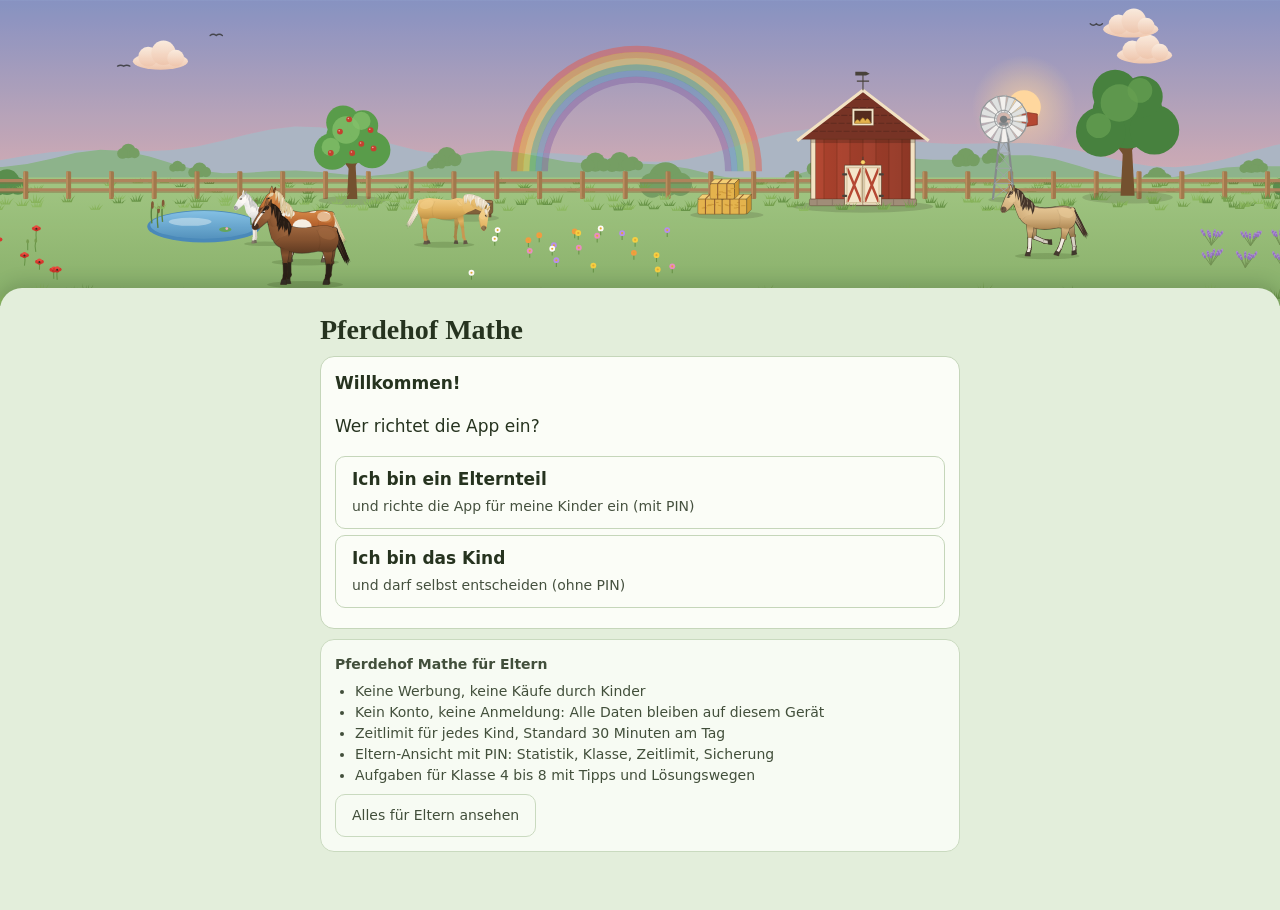
==== commit 190f8129: "Gesundheit und Pflege: Pferd putzen mit Animation (zweites Pferd wird mitgeputzt), Schmutzflecken ab" ====
--- a/index.html
+++ b/index.html
@@ -27,6 +27,7 @@
 <script src="zeichnung.js"></script>
 <script src="qr.js"></script>
 <script src="training.js"></script>
+<script src="pflege.js"></script>
 <script src="app.js"></script>
 <script>
 // Offline-Nutzung: nur wenn die App über http(s) geladen wird (nicht per Doppelklick auf die Datei)
--- a/style.css
+++ b/style.css
@@ -154,3 +154,13 @@
 .trk{padding:10px 12px}.trk .go{margin-top:6px}
 .bar.trzeit{height:12px;margin:6px 0}.bar.trzeit b{transition:none;background:#e2b24a}
 .trinfo{font-size:17px;margin:10px 0 4px}
+/* PIN vergessen (seit 2026-10-22): kleines "i" auf der PIN-Seite, erst nach 5 schnellen Tipps sichtbar */
+.pinkarte{position:relative}.pini{position:absolute;right:10px;top:10px;width:28px;height:28px;min-height:0;padding:0;border-radius:50%;font:italic bold 15px Georgia,serif;line-height:26px}
+/* Erklärseite für Eltern und PIN-Sperre (seit 2026-10-24) */
+ul.info{margin:6px 0 0;padding-left:20px}ul.info li{margin:5px 0}
+.pinzu{border-color:#c0392b}.pinzu b{color:#c0392b}
+button.big:disabled{opacity:.5}
+/* Schulstoff "im Unterricht schon dran" in der Eltern-Ansicht (seit 2026-10-24) */
+details.ndl{margin:6px 0}details.ndl summary{cursor:pointer;font-size:15px}.ndz{display:block;margin:4px 0;font-size:15px}.ndz input{width:auto;min-height:0;margin-right:6px}
+/* Gesundheit und Pflege (seit 2026-10-25, pflege.js): Glücks-Hufeisen erscheint nach dem ersten Hufschmied */
+@keyframes gpEin{from{opacity:0}to{opacity:1}}#hof .glueck.neu{animation:gpEin 1.2s ease-out}.gpk button{margin-top:6px}
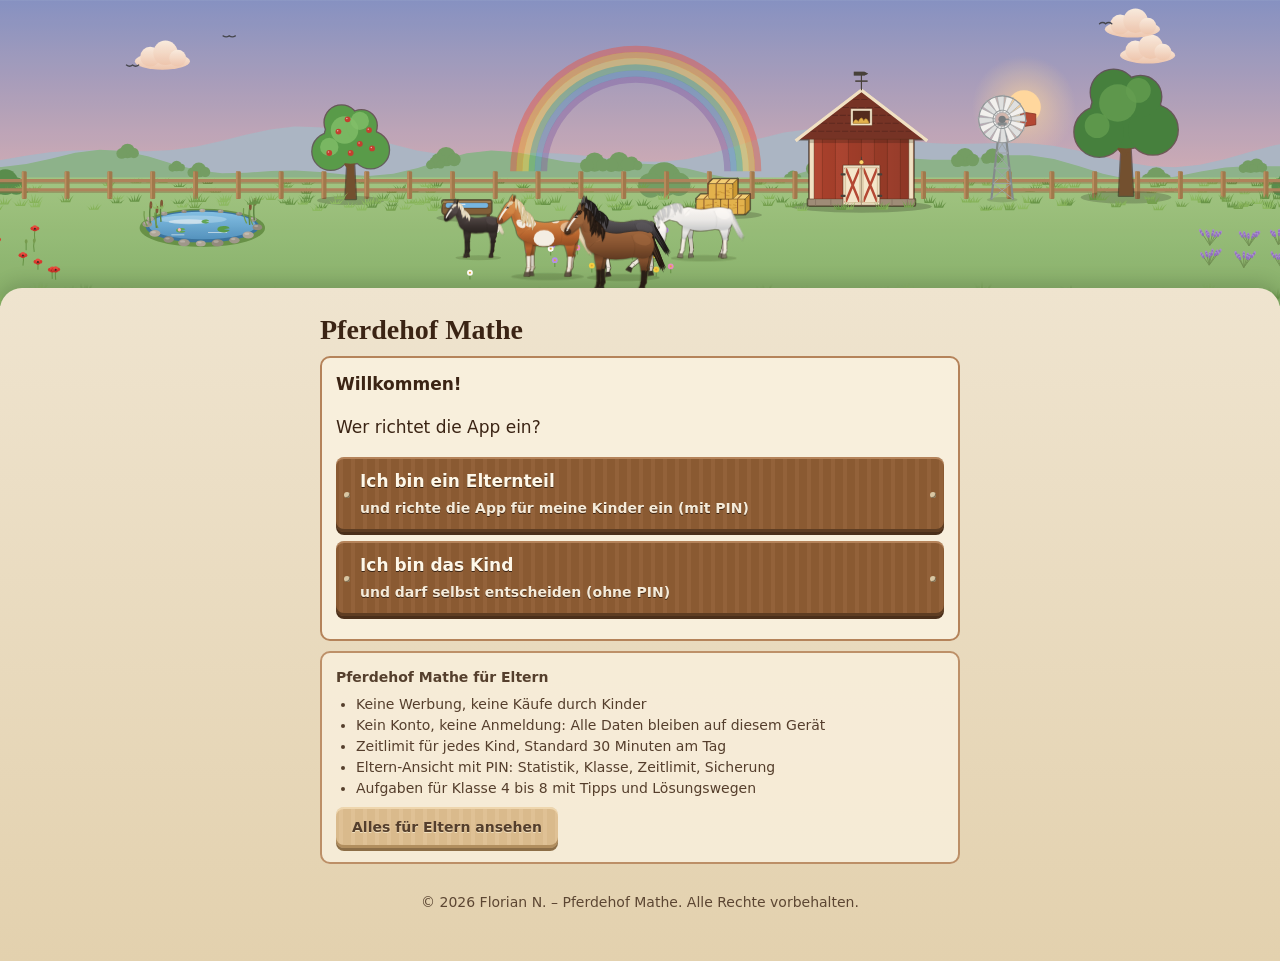
==== commit a3d9b942: "Drei wählbare Ansichten: Pferdehof (Holz-Optik, Standard), Bunte Kacheln und Turniermodus; Knopf „An" ====
--- a/index.html
+++ b/index.html
@@ -28,6 +28,7 @@
 <script src="qr.js"></script>
 <script src="training.js"></script>
 <script src="pflege.js"></script>
+<script src="menue.js"></script>
 <script src="app.js"></script>
 <script>
 // Offline-Nutzung: nur wenn die App über http(s) geladen wird (nicht per Doppelklick auf die Datei)
--- a/style.css
+++ b/style.css
@@ -114,9 +114,13 @@
 .hu{fill:var(--huf)}.hf{fill:var(--fhuf)}.ha1{fill:var(--h1);stroke:#000;stroke-opacity:.22;stroke-width:.8}.ha2{fill:var(--h2);stroke:#000;stroke-opacity:.18;stroke-width:.8}
 .glanz{fill:var(--k1);opacity:.55}.maul{fill:var(--maul);opacity:.8}.beh{fill:var(--h1);opacity:calc(var(--beh) * .85)}.aal{fill:none;stroke:var(--u);stroke-width:3.4;stroke-linecap:round;opacity:var(--aal)}
 .fleck{fill:#f4f1ea;opacity:var(--sch)}.blesse{fill:#f4f1ea;opacity:var(--bl)}.gummi2d{fill:var(--gu);stroke:#0004;stroke-width:.6}.schatten2d{fill:#2d4a1f;opacity:.22}
-.umriss{stroke:#2a1d14;stroke-opacity:.6;stroke-width:3.8;stroke-linejoin:round;--ohneUm:none}.fuell{stroke:none}
+.umriss{stroke:#2a1d14;stroke-width:3.8;stroke-linejoin:round;opacity:.6;--ohneUm:none}.fuell{stroke:none}/* Deckkraft am ganzen Umriss statt je Teil (seit 2026-10-25): überlappende Striche werden nicht mehr dunkler (Kehle, Brust, Beinansätze) */
 .ha1,.ha2,.glanz,.maul,.aal,.beh,.det,.fleck,.blesse,.gummi2d{display:var(--ohneUm,inline)}
 .hinten .umriss,.ohneUmriss .umriss{display:none}
+/* Copyright-Vermerk als Fußzeile unten auf jeder Seite (seit 2026-10-25) */
+.copyright{text-align:center;margin:28px 0 0;opacity:.8}
+/* Umriss der Hofgegenstände (hof.js, umrGruppe): .umr ist die Kopie mit dickem Strich unter der Zeichnung, .ufuell die Zeichnung ohne Strich, .uin mit feinen Innenlinien. Im Sparmodus fällt der Umriss weg. */
+.umr{stroke:#2a1d14;stroke-width:1.7;stroke-linejoin:round;opacity:.6}.ufuell{stroke:none}.uin{stroke:#3a261466;stroke-width:.55;stroke-linejoin:round}.ohneUmriss .umr{display:none}
 /* 3D-Fenster (nur ausgewachsene Pferde); im Wunschbaum bleibt es beim Scrollen oben stehen */
 .d3{position:relative;height:220px;border-radius:14px;overflow:hidden;margin:10px 0;background:linear-gradient(#cfe5ef 0%,#e6f2ea 70%,#d8ebcc 100%);border:1px solid var(--line)}
 .d3.kleb{position:sticky;top:6px;z-index:3;box-shadow:0 4px 14px #0003}
@@ -164,3 +168,79 @@
 details.ndl{margin:6px 0}details.ndl summary{cursor:pointer;font-size:15px}.ndz{display:block;margin:4px 0;font-size:15px}.ndz input{width:auto;min-height:0;margin-right:6px}
 /* Gesundheit und Pflege (seit 2026-10-25, pflege.js): Glücks-Hufeisen erscheint nach dem ersten Hufschmied */
 @keyframes gpEin{from{opacity:0}to{opacity:1}}#hof .glueck.neu{animation:gpEin 1.2s ease-out}.gpk button{margin-top:6px}
+/* Ansichten "Bunte Kacheln" (B) und "Turnier" (C), seit 2026-10-26 (menue.js). Klassen mit m vorn, damit nichts mit dem Rest kollidiert. */
+/* --mgrau: Beschriftung der Leiste (C), --mleer: leere Sterne, --mgold: volle Sterne, --mon: aktiver Knopf der Leiste */
+:root{--mrand:#eadfc6;--mgrau:#5f6155;--mleer:#a3a596;--mgold:#c08a10;--mon:#b0412f}
+@media(prefers-color-scheme:dark){:root{--mrand:#3f5a40;--mgrau:#b6c2ae;--mleer:#6e8269;--mgold:#e8b84e;--mon:#f0b44a}}
+button.mk{display:flex;align-items:center;gap:12px;width:100%;text-align:left;margin:8px 0;padding:10px 12px;color:var(--ink);background:var(--card);border:0;font-weight:400}
+.mwt{flex:1;min-width:0}
+/* Auswahlseite */
+button.mwahl{justify-content:flex-start;gap:14px;padding:10px 12px}button.mwahl.on{border:2px solid var(--bar)}.mvor{flex:none;line-height:0}
+.mlinks{justify-content:center;margin-top:16px}.mlinks button{padding:7px 13px;font-size:15px}
+/* B: Kinder auf der Startseite, Kopf der Kind-Ansicht */
+button.mkind{border-radius:18px;box-shadow:0 3px 10px #0002}button.mkind b{font-size:18px}
+.mbild{width:76px;height:70px;border-radius:16px;display:grid;place-items:center;overflow:hidden;flex:none}.mbild svg{display:block}
+.mkopf{display:flex;align-items:center;gap:10px;margin:10px 0 2px}.mkopf b{font-size:19px}
+.mava{width:56px;height:56px;border-radius:50%;background:var(--card);box-shadow:0 2px 6px #0002;display:grid;place-items:end center;overflow:hidden;flex:none}.mava svg{display:block}
+.mkt{flex:1;min-width:0;line-height:1.3}
+/* B: Kacheln (helle Farben mit dunkler Schrift, auch im dunklen Modus) */
+.mgrid{display:grid;grid-template-columns:1fr 1fr;gap:10px;margin:12px 0}
+button.mkach{margin:0;flex-direction:column;align-items:flex-start;justify-content:space-between;gap:6px;min-height:96px;border-radius:16px;color:#26331f;font-weight:700;font-size:15px;line-height:1.25;box-shadow:0 3px 0 #0001,0 4px 10px #0001}
+button.mkach .ms{display:block;font-weight:400;font-size:12.5px;opacity:.8;margin-top:3px}button.mkach .ms.mwarn{color:#a3271a;font-weight:700;opacity:1}
+button.mkach.breit{grid-column:1/-1;flex-direction:row;justify-content:flex-start;align-items:center;gap:14px;min-height:76px;font-size:21px}
+button.mf1{background:#ffe9a8}button.mf2{background:#d7efc6}button.mf3{background:#cfe6f6}button.mf4{background:#f6d6d0}button.mf5{background:#e7dcf6}button.mf6{background:#fdf0d6}button.mfg{background:linear-gradient(135deg,#e2b24a,#f3cf7a)}
+/* B: Umschalter und Themen mit Ring */
+.mseg{display:flex;background:var(--line);border-radius:12px;padding:3px;margin:8px 0 10px}
+.mseg button{flex:1;background:transparent;color:var(--ink);padding:8px 4px;border-radius:9px;font-size:15px;font-weight:700}
+.mseg button.on{background:var(--card);box-shadow:0 1px 4px #0002}
+button.mtile{border:1px solid var(--line);border-radius:14px;padding:8px 12px;margin:7px 0;font-weight:700;box-shadow:0 2px 6px #0001}
+.mring{width:38px;height:38px;flex:none}.mring .rg0{stroke:var(--line)}.mring text{fill:var(--ink)}
+/* C: Startnummern, Karten mit Rosette, großer Knopf, kleine Kacheln */
+button.mnr{border:2px solid var(--mrand);border-radius:14px}button.mnr b{font-size:18px}
+.mnr .nr{width:54px;height:46px;border-radius:6px;background:#fff;color:#26331f;border:3px solid #26331f;display:grid;place-items:center;font:800 21px "Trebuchet MS",sans-serif;flex:none;box-shadow:2px 2px 0 #b0412f}
+button.mros{border:2px solid var(--mrand);border-radius:16px;font-size:17px}button.mros.mwarnk{border-color:#e2b24a}button.mros svg{flex:none}
+button.mcta{justify-content:center;gap:10px;margin:14px 0 10px;padding:15px;border-radius:30px;background:var(--bar);color:#fff;font-weight:800;font-size:20px;box-shadow:0 4px 0 #7a2a1e}
+.mmini{display:grid;grid-template-columns:repeat(3,1fr);gap:8px;margin:10px 0}
+.mmini button.mk{flex-direction:column;justify-content:center;gap:2px;margin:0;padding:8px 4px;text-align:center;border:2px solid var(--mrand);border-radius:14px;font-size:13px;font-weight:700;line-height:1.2}
+/* C: Themen mit Bändern und Sternen */
+h3.mband{display:inline-block;padding:3px 18px 3px 9px;border-radius:4px;color:#fff;font-size:12.5px;font-weight:700;letter-spacing:.05em;text-transform:uppercase;margin:16px 0 2px;clip-path:polygon(0 0,100% 0,calc(100% - 9px) 50%,100% 100%,0 100%)}
+button.mzeile{justify-content:space-between;margin:0;padding:12px 4px;border-radius:0;background:transparent;border-bottom:1px solid var(--line);font-weight:700;font-size:16px}
+.msterne{color:var(--mgold);letter-spacing:1px;white-space:nowrap;font-size:16px}.msterne i{font-style:normal;color:var(--mleer)}
+/* C: Leiste unten (fest), Platz für sie unter dem Inhalt, Countdown darüber */
+.mleiste{position:fixed;left:0;right:0;bottom:0;z-index:50;display:flex;justify-content:center;background:var(--card);border-top:1px solid var(--line);box-shadow:0 -4px 12px #0001;padding:4px 0 calc(4px + env(safe-area-inset-bottom,0px))}
+.mleiste button{flex:1;max-width:150px;display:flex;flex-direction:column;align-items:center;gap:1px;background:none;color:var(--mgrau);font-size:11.5px;font-weight:700;padding:4px 2px;border-radius:0}
+.mleiste button.on{color:var(--mon)}.mleiste button:disabled{opacity:.4}
+body.mitleiste main{padding-bottom:100px}body.mitleiste #sperre{bottom:84px}
+/* Ansicht A "Pferdehof" (seit 2026-10-26, Standard): Holzschilder auf Startseite, Kind-Ansicht und Rundenende (body.holz, gesetzt in ui()).
+   Nur Aussehen, der Aufbau der Seiten bleibt. Knöpfe sind Bretter (dunkles Holz), .alt helles Holz, .go goldenes Brett, breite Knöpfe mit zwei Nägeln. */
+/* --gr und --bar dunkler (hell) bzw. heller (dunkel), damit grüne und rote Hinweise auf dem Holzgrund gut lesbar bleiben */
+body.holz{--bg:#eadcc0;--ink:#3b2414;--card:#f8efdc;--line:#cdb48a;--gr:#3b6e37;--bar:#9a3424}
+body.holz main{background:linear-gradient(#efe4cf,#e3d1ae)}
+@media(prefers-color-scheme:dark){body.holz{--bg:#251c14;--ink:#f1e3c8;--card:#35281c;--line:#5c4630;--gr:#8cc47c;--bar:#f08a74}body.holz main{background:linear-gradient(#2a2017,#1f1812)}}
+body.holz main button{border:0;border-radius:8px;font-weight:700;color:#fff8e8;text-shadow:0 1px 0 #3b2414;
+ background:repeating-linear-gradient(90deg,#8a5a32 0 3px,#93623a 3px 7px,#8a5a32 7px 12px),#8a5a32;box-shadow:inset 0 2px 0 #b5835a,inset 0 -3px 0 #5e3d22,0 3px 0 #4a2f1a}
+body.holz main button.alt{color:#3b2414;text-shadow:0 1px 0 #f3e2c0;background:repeating-linear-gradient(90deg,#d8b585 0 3px,#dfbe90 3px 7px,#d8b585 7px 12px),#d8b585;box-shadow:inset 0 2px 0 #f0d6ac,inset 0 -3px 0 #a9824f,0 3px 0 #7d5c34}
+body.holz main button.go{color:#3b2414;text-shadow:0 1px 0 #f7e2a6;background:repeating-linear-gradient(90deg,#d9a73c 0 3px,#e2b24a 3px 7px,#d9a73c 7px 12px),#e2b24a;box-shadow:inset 0 2px 0 #f3cf7a,inset 0 -3px 0 #a87b22,0 3px 0 #7a5716}
+body.holz main button.big{position:relative;padding:12px 24px;margin:9px 0}
+body.holz main button.big::before,body.holz main button.big::after{content:"";position:absolute;top:50%;width:6px;height:6px;margin-top:-3px;border-radius:50%;background:#d9c7a3;box-shadow:inset -1px -1px 0 #7a6a50}
+body.holz main button.big::before{left:8px}body.holz main button.big::after{right:8px}
+body.holz main button.big .small{opacity:.92}body.holz main button:disabled{opacity:.55}
+/* Ausnahmen: verstecktes "i" der PIN-Seiten bleibt rund, die Karte der PIN-Sperre behält ihren roten Rand */
+body.holz main button.pini{border-radius:50%}body.holz .card.pinzu{border-color:#c0392b}
+/* Stufe als Hufeisen statt Punkte */
+body.holz .dots i{width:12px;height:11px;border-radius:6px 6px 0 0;background:none;border:2.5px solid #c9bfa8;border-bottom:0;margin-left:3px}
+body.holz .dots i.on{border-color:#e2b24a}
+/* Überschriften der Themengruppen mit gestrichelter Holzleiste */
+/* Kapitälchen statt Großbuchstaben: der Text bleibt normal geschrieben (Vorlesen, angezeigter Text) */
+body.holz h3.kat{font:700 15px Georgia,serif;font-variant:small-caps;letter-spacing:.05em;color:#6b4423;margin:18px 0 4px;display:flex;align-items:center;gap:8px}
+body.holz h3.kat::after{content:"";flex:1;height:2px;background:repeating-linear-gradient(90deg,#8a5a32 0 6px,transparent 6px 10px)}
+body.holz .card,body.holz details.wdh{border:2px solid #b5835a;border-radius:10px}
+body.holz input,body.holz select{border-color:#b5835a}
+@media(prefers-color-scheme:dark){body.holz h3.kat{color:#dcc092}body.holz h3.kat::after{background:repeating-linear-gradient(90deg,#b5835a 0 6px,transparent 6px 10px)}body.holz .card,body.holz details.wdh{border-color:#6e5136}}
+/* Startseite: Boxentür (Stroh, Pferd schaut heraus) und Namensschild */
+body.holz main button.big.hbox{justify-content:flex-start;gap:12px;padding:9px 24px 9px 20px}
+.htuer{width:66px;height:60px;flex:none;border-radius:6px;background:linear-gradient(#efdcaa,#d9bf80);border:4px solid #5e3d22;box-shadow:inset 0 0 0 1px #3b2414;display:grid;place-items:end center;overflow:hidden}
+.htuer svg{display:block;width:62px;height:auto;max-height:58px}
+.hschild{flex:1;min-width:0;background:#f5e7c8;color:#3b2414;text-shadow:none;border-radius:6px;padding:4px 10px;box-shadow:inset 0 0 0 2px #b5835a;font-weight:400;line-height:1.3}
+.hschild b{display:block;font:700 18px Georgia,"Palatino Linotype",serif}.hschild .small{display:block}
+.hbox .ap{flex:none}
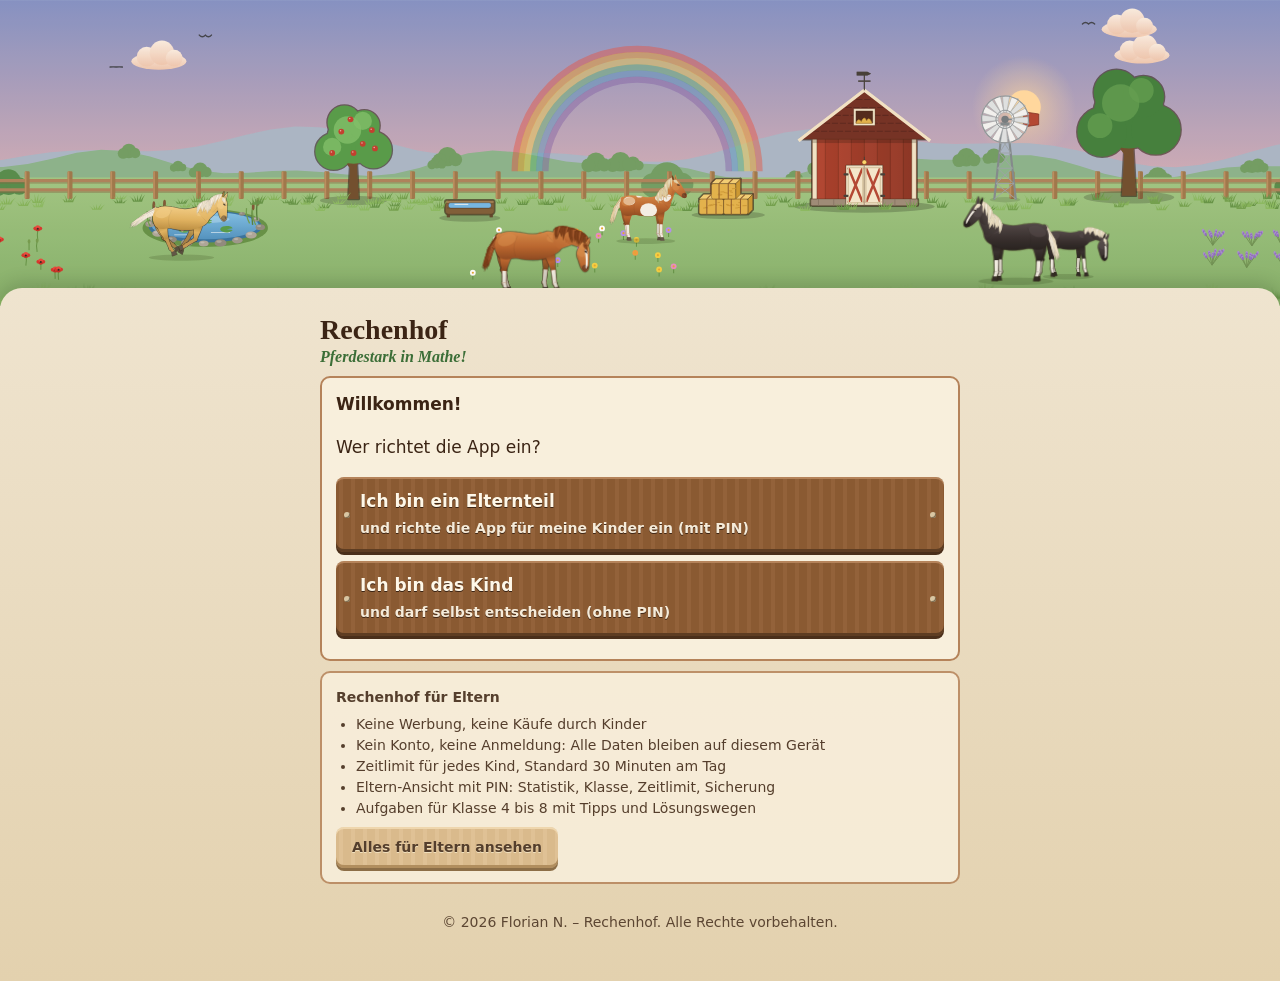
==== commit 9865aada: "Rechenhof: neuer Name mit Spruch; Aufgabenseiten je Ansicht (Schiefertafel, Klare Karte, Parcours mi" ====
--- a/index.html
+++ b/index.html
@@ -7,10 +7,10 @@
      'unsafe-inline' bleibt nötig, weil die App onclick-Attribute und style-Attribute nutzt.
      'file:' steht nur da, damit die App auch per Doppelklick auf die Datei läuft (dort passt 'self' nicht). Eine Webseite darf keine lokalen Dateien laden, im Netz bewirkt es nichts. -->
 <meta http-equiv="Content-Security-Policy" content="default-src 'none'; script-src 'self' file: 'unsafe-inline'; style-src 'self' file: 'unsafe-inline'; img-src 'self' file: data: blob:; media-src 'self' file: data: blob:; connect-src 'self' file: data: blob:; manifest-src 'self' file:; worker-src 'self' blob:; base-uri 'none'; form-action 'none'; object-src 'none'; frame-src 'none'">
-<title>Pferdehof Mathe</title>
+<title>Rechenhof – Mathe mit Pferd</title>
 <meta name="theme-color" content="#4f8a4a">
 <meta name="apple-mobile-web-app-capable" content="yes">
-<meta name="apple-mobile-web-app-title" content="Pferdehof">
+<meta name="apple-mobile-web-app-title" content="Rechenhof">
 <link rel="manifest" href="manifest.webmanifest">
 <link rel="icon" type="image/png" href="icon-192.png">
 <link rel="apple-touch-icon" href="apple-touch-icon.png">
--- a/style.css
+++ b/style.css
@@ -197,7 +197,9 @@
 .mring{width:38px;height:38px;flex:none}.mring .rg0{stroke:var(--line)}.mring text{fill:var(--ink)}
 /* C: Startnummern, Karten mit Rosette, großer Knopf, kleine Kacheln */
 button.mnr{border:2px solid var(--mrand);border-radius:14px}button.mnr b{font-size:18px}
-.mnr .nr{width:54px;height:46px;border-radius:6px;background:#fff;color:#26331f;border:3px solid #26331f;display:grid;place-items:center;font:800 21px "Trebuchet MS",sans-serif;flex:none;box-shadow:2px 2px 0 #b0412f}
+/* Bild statt Startnummer (seit 2026-10-26): Pferdekopf, sonst Kopf der Figur, sonst die Nummer */
+.mnr .nr{width:60px;height:58px;border-radius:8px;background:linear-gradient(#cfe6f6,#eaf4e2);color:#26331f;border:3px solid #26331f;display:grid;place-items:center;overflow:hidden;font:800 21px "Trebuchet MS",sans-serif;flex:none;box-shadow:2px 2px 0 #b0412f}
+.mnr .nr svg{display:block}
 button.mros{border:2px solid var(--mrand);border-radius:16px;font-size:17px}button.mros.mwarnk{border-color:#e2b24a}button.mros svg{flex:none}
 button.mcta{justify-content:center;gap:10px;margin:14px 0 10px;padding:15px;border-radius:30px;background:var(--bar);color:#fff;font-weight:800;font-size:20px;box-shadow:0 4px 0 #7a2a1e}
 .mmini{display:grid;grid-template-columns:repeat(3,1fr);gap:8px;margin:10px 0}
@@ -244,3 +246,78 @@
 .hschild{flex:1;min-width:0;background:#f5e7c8;color:#3b2414;text-shadow:none;border-radius:6px;padding:4px 10px;box-shadow:inset 0 0 0 2px #b5835a;font-weight:400;line-height:1.3}
 .hschild b{display:block;font:700 18px Georgia,"Palatino Linotype",serif}.hschild .small{display:block}
 .hbox .ap{flex:none}
+/* Werbespruch unter dem App-Namen (seit 2026-10-26, „Rechenhof“ – „Pferdestark in Mathe!“) */
+p.spruch{margin:-6px 0 10px;font:italic 700 16px "Palatino Linotype",Palatino,Georgia,serif;color:var(--gr)}
+/* ---------- Aufgabenseiten je Ansicht (seit 2026-10-26, aufgabeSeite in menue.js) ---------- */
+.qbild{max-width:300px}.qloes{white-space:pre-line;font-size:16px}
+.qhufe i.neu,.qseg i.neu{animation:pop .5s cubic-bezier(.2,1.6,.4,1) both}
+/* A Pferdehof: Schiefertafel im Holzrahmen, Hufeisen, Stempel, Tipp als Zettel (Knöpfe in Holz über body.holz) */
+.qhufe{display:flex;justify-content:center;gap:5px;margin:10px 0 4px}
+.qhufe i{width:15px;height:14px;border:3px solid #c9bfa8;border-bottom:0;border-radius:8px 8px 0 0}
+.qhufe i.ok{border-color:#e2b24a}.qhufe i.no{border-color:#b0412f}.qhufe i.jetzt{border-color:#3b2414}
+.qtafel{position:relative;margin:10px 0 18px;padding:10px 14px 16px;border-radius:8px;background:radial-gradient(circle at 30% 20%,#3f5a48,#2d4436);color:#f4f1e6;border:8px solid #8a5a32;box-shadow:inset 0 0 0 2px #5e3d22,0 4px 0 #4a2f1a}
+.qtafel .qinfo{font-variant:small-caps;letter-spacing:.04em;margin:0 0 4px;opacity:.85}
+.qtafel .q{font-family:"Segoe Print","Comic Sans MS","Trebuchet MS",sans-serif;color:#f4f1e6;margin:6px 0}
+.qtafel .zeich{margin:8px 0 2px}
+.qdein{font-family:"Segoe Print","Comic Sans MS","Trebuchet MS",sans-serif;font-weight:700;font-size:18px;margin:6px 0 0}.qdein.ok{color:#9fd18f}.qdein.no{color:#ffb3a4}
+.qstempel{position:absolute;right:10px;top:-14px;transform:rotate(-10deg);border:3px solid #9fd18f;color:#9fd18f;border-radius:8px;padding:0 10px;font-weight:800;font-size:19px;background:#2d4436}
+.qstempel.no{border-color:#ff9a86;color:#ff9a86}
+.qtafel .kreide{position:absolute;right:14px;bottom:-15px;width:34px;height:7px;border-radius:3px;background:#f6f3ea;box-shadow:0 1px 0 #0003}
+/* Rahmen als Schatten nach innen: Feld und "Prüfen" sind so genau gleich hoch */
+.qa .antwort{max-width:none}.qa .antw{background:#fffaf0;border:0;box-shadow:inset 0 0 0 2px #8a5a32;border-radius:8px;padding:0 10px;align-items:stretch}
+.qa #ans{border:0;background:transparent;font-weight:700;color:#3b2414;margin:0;padding:10px 0}.qa .einheit{color:#6b4423;align-self:center}
+body.holz main .qa button.tipp,.qa .qhinweis{display:inline-block;margin:12px 4px 4px;padding:6px 14px;background:#fff6b0;color:#3b2414;text-shadow:none;border-radius:2px;box-shadow:0 2px 4px #0002;transform:rotate(-1.5deg);font-weight:400;font-size:14px;text-decoration:none;opacity:1;position:relative}
+body.holz main .qa button.tipp::before,.qa .qhinweis::before{content:"";position:absolute;left:50%;top:-5px;width:9px;height:9px;margin-left:-4px;border-radius:50%;background:#b0412f}
+.qa .qhinweis{display:block;transform:rotate(-.6deg)}
+/* B Bunte Kacheln: klare Karte, Striche, Rückmeldung als Leiste unten */
+.qkopfb{display:flex;align-items:center;gap:8px}
+button.qzu{width:40px;height:40px;flex:none;border-radius:50%;padding:0;background:var(--card);color:var(--ink);box-shadow:0 1px 4px #0002;font-weight:700;font-size:17px}
+.qpill{flex:1;min-width:0;background:var(--card);border-radius:20px;padding:5px 12px;font-size:14px;font-weight:700;box-shadow:0 1px 4px #0001}.qpill .dots{white-space:nowrap}
+.qseg{display:flex;gap:4px;margin:12px 0 10px}.qseg i{flex:1;height:8px;border-radius:4px;background:var(--line)}.qseg i.ok{background:#4f8a4a}.qseg i.no{background:#e08a77}.qseg i.jetzt{background:#e2b24a}
+.qkarte{background:var(--card);border-radius:20px;padding:14px 16px 16px;box-shadow:0 6px 18px #0001,0 1px 3px #0001;margin:6px 0 12px}
+.qkarte .small{margin:0}.qkarte .q{font-size:clamp(18px,5vw,22px);font-weight:700}
+.qb .antwort{flex-direction:column;align-items:stretch;max-width:none;gap:12px;margin-top:12px}
+.qb .antw,.qgegeben{display:flex;align-items:center;height:58px;border-radius:16px;background:var(--bg);border:2px solid #4f8a4a;padding:0 10px 0 16px;max-width:none}
+.qb #ans{border:0;background:transparent;font-size:26px;font-weight:700;margin:0;padding:0;height:100%;max-width:none}
+.qb .einheit,.qgegeben .einheit{margin-left:auto;background:#4f8a4a;color:#fff;border-radius:10px;padding:2px 10px;font-size:16px}
+.qb button.pruefen{height:56px;border-radius:16px;font-size:19px;box-shadow:0 4px 0 #b38420;padding:0}
+.qb button.tipp{display:block;margin:4px auto 0;text-decoration:none;font-weight:700;opacity:.85}.qb button.tipp:not(.qwarum)::before{content:"💡 "}
+.qgegeben{margin-top:12px;font-size:26px;font-weight:700}.qgegeben.ok{background:#e3f2d9;color:#26331f}.qgegeben.no{border-color:#c0563f;background:#fbe6e1;color:#26331f}.qgegeben.no .einheit{background:#c0563f}
+.qbanner{position:sticky;bottom:0;z-index:5;margin:14px -16px 0;padding:16px 16px 20px;border-radius:22px 22px 0 0;color:#fff;box-shadow:0 -4px 14px #0002}
+.qbanner.ok{background:#4f8a4a}.qbanner.no{background:#c0563f}
+.qbanner p.ok,.qbanner p.no{color:#fff;margin:0 0 8px;font-size:18px}
+.qbanner button.qweiter{width:100%;height:50px;margin-top:4px;border-radius:14px;background:#fff;color:#26331f;font-size:18px}
+.qb .qloes{background:var(--card);border-radius:16px;border:0;box-shadow:0 2px 8px #0001}
+/* C Turniermodus: Parcours, Sprechblase, Zahlenblock */
+button.qende{background:none;color:var(--ink);padding:6px 4px;font-weight:700}
+.qparc{position:relative;height:56px;margin:4px 6px 0}
+.qparc .boden{position:absolute;left:-6px;right:-6px;bottom:6px;height:4px;border-radius:2px;background:#a9cf98}
+.qparc .hin{position:absolute;bottom:9px;width:14px;height:16px;margin-left:-7px;border-left:2px solid #f4f1ea;border-right:2px solid #f4f1ea}
+.qparc .hin::before{content:"";position:absolute;left:-2px;right:-2px;top:3px;height:3px;border-radius:1px;background:repeating-linear-gradient(90deg,#b0412f 0 3px,#fff 3px 6px)}
+.qparc .hin.ok::before{background:#4f8a4a}.qparc .hin.no::before{top:11px;transform:rotate(22deg);background:repeating-linear-gradient(90deg,#9a9a9a 0 3px,#fff 3px 6px)}
+.qparc .hin.jetzt::before{box-shadow:0 0 0 1.5px #e2b24a}
+.qpf{position:absolute;bottom:8px;width:40px;margin-left:-46px;line-height:0;transform-origin:50% 100%}.qpf svg{width:100%;height:auto}
+.qpf.springt{margin-left:-20px;transform:translateY(-40%) rotate(-12deg)}
+@keyframes qsprung{0%{transform:translate(-14px,0) rotate(0)}55%{transform:translate(-4px,-65%) rotate(-16deg)}100%{transform:translateY(-40%) rotate(-12deg)}}
+.qpf.neu{animation:qsprung .6s ease-out both}
+.qblase{position:relative;background:var(--card);border-radius:18px;padding:12px 14px;margin:12px 0;box-shadow:0 3px 10px #0001}
+.qblase::before{content:"";position:absolute;left:28px;top:-9px;border:9px solid transparent;border-bottom-color:var(--card);border-top:0}
+.qblase .small{margin:0}.qblase .q{margin:6px 0 0}
+.qc .antwort{display:block;max-width:460px}
+.qc .antw,.qc .qgegeben{display:flex;align-items:center;height:56px;border-radius:14px;background:var(--card);border:3px solid var(--ink);padding:0 14px;margin-bottom:10px;max-width:none}
+.qc #ans{border:0;background:transparent;font-size:28px;font-weight:800;margin:0;padding:0;height:100%;max-width:none;min-width:0;flex:1}
+.qc .einheit,.qc .qgegeben .einheit{margin-left:auto;background:none;color:var(--ink);opacity:.7;font-size:18px}
+.qc .qgegeben.ok{border-color:#4f8a4a;color:#2e6a2a;background:var(--card)}.qc .qgegeben.no{border-color:#c0563f;color:#a33a26;background:var(--card)}
+.qpad{display:grid;grid-template-columns:repeat(4,1fr);gap:7px}
+.qpad button{height:52px;border-radius:12px;padding:0;background:var(--card);color:var(--ink);font-size:23px;font-weight:700;box-shadow:0 3px 0 var(--line)}
+.qpad button.grau{background:var(--bg);font-size:19px}.qpad button:disabled{opacity:.4}
+.qpad button.pruefen{grid-row:span 2;height:auto;background:var(--bar);color:#fff;font-size:16px;box-shadow:0 3px 0 #7a2a1e}
+.qpad button.tipp{background:#fff6b0;color:#26331f;text-decoration:none;opacity:1;font-size:21px;padding:0}
+.qerg{border-radius:16px;padding:12px 14px;margin:0 0 10px;color:#26331f}.qerg.ok{background:#d7efc6}.qerg.no{background:#f6d6d0}
+.qerg p.ok,.qerg p.no{margin:0;color:#26331f}.qerg .card{background:transparent;border:0;padding:6px 0 0;margin:0;color:#26331f}.qerg button.tipp{color:#26331f}
+.qc button.qweiter{width:100%;height:52px;border-radius:26px;font-size:18px;font-weight:800;background:var(--bar);color:#fff;box-shadow:0 4px 0 #7a2a1e}
+@media(prefers-reduced-motion:reduce){.qhufe i.neu,.qseg i.neu,.qpf.neu,.qstempel.pop{animation:none}}
+@media(prefers-color-scheme:dark){.qhufe i.jetzt{border-color:#f1e3c8}.qc .qgegeben.ok{color:#9fd18f}.qc .qgegeben.no{color:#ff9a86}}
+/* Stempel ploppt auf und bleibt schräg (eigene Keyframes, .pop würde die Drehung überschreiben) */
+@keyframes qstempel{0%{transform:rotate(-10deg) scale(.3);opacity:0}100%{transform:rotate(-10deg) scale(1);opacity:1}}
+.qstempel.pop{animation:qstempel .5s cubic-bezier(.2,1.6,.4,1) .15s both}
